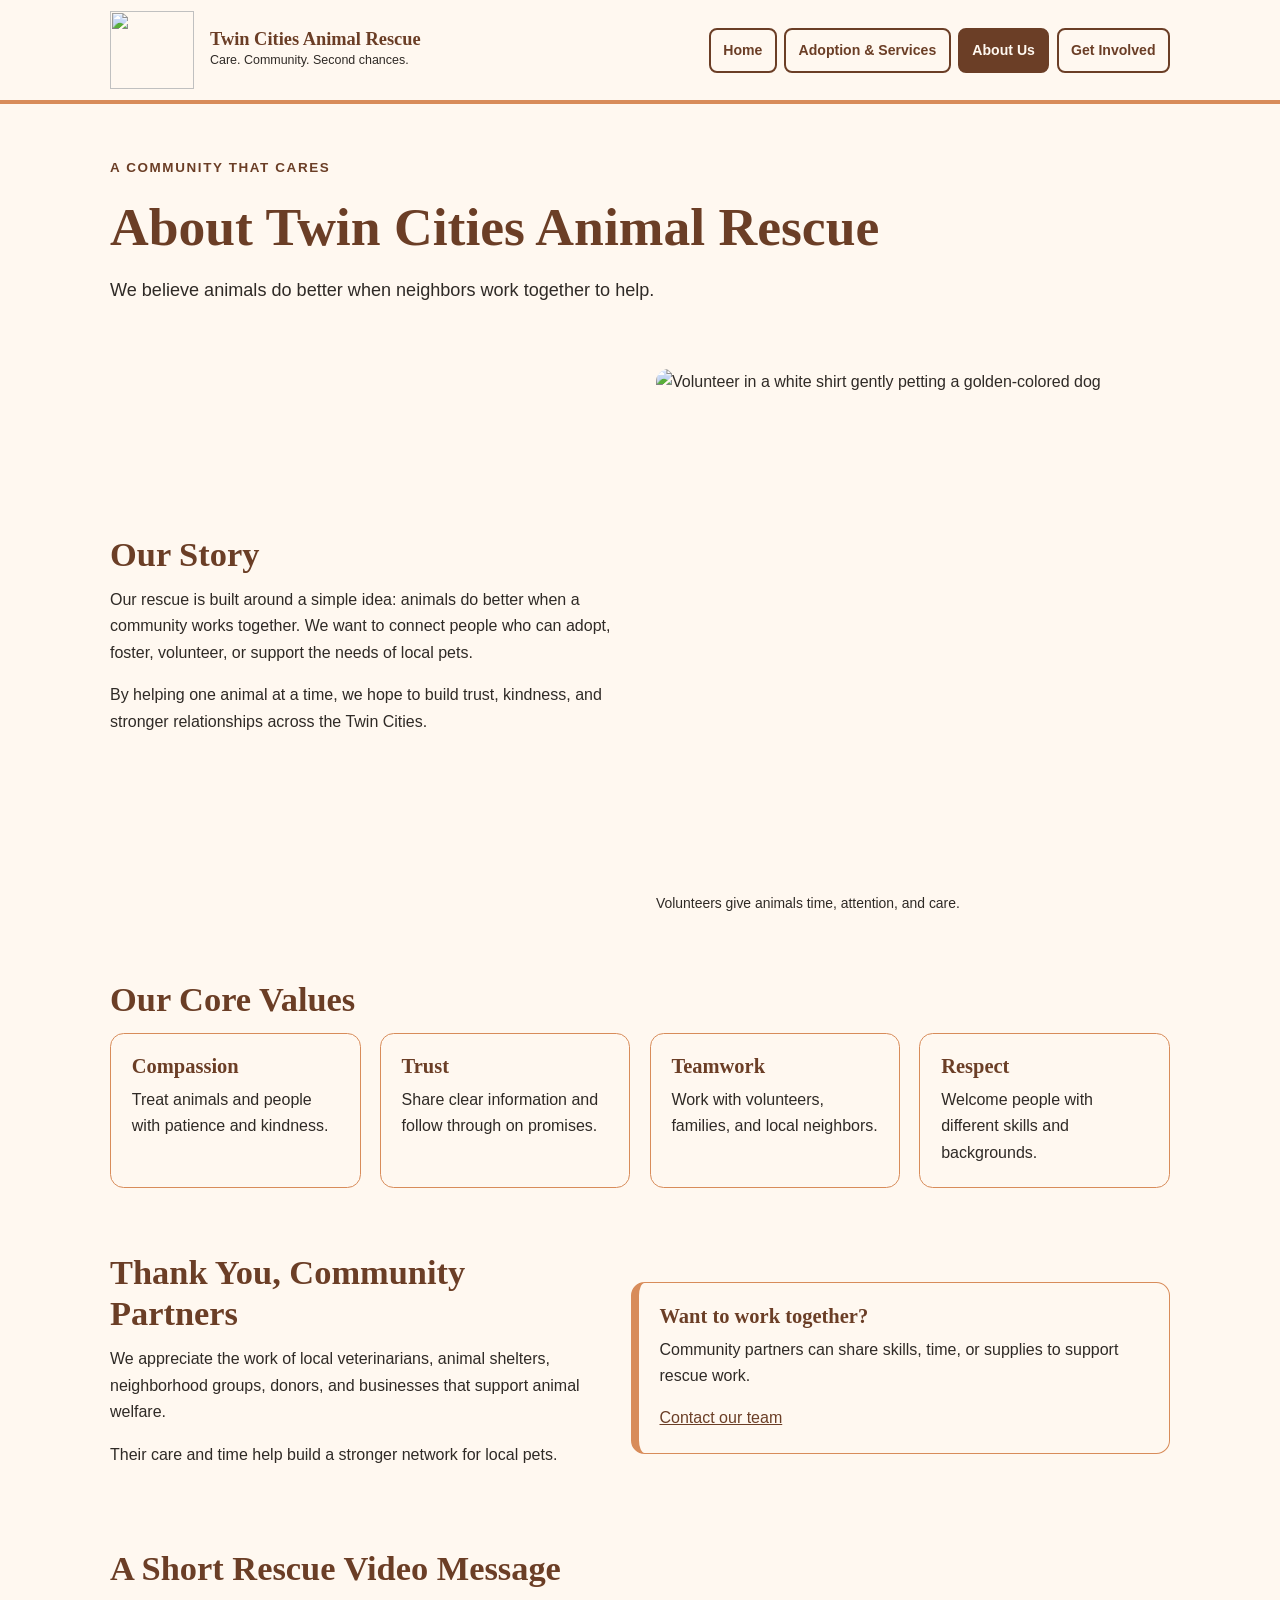
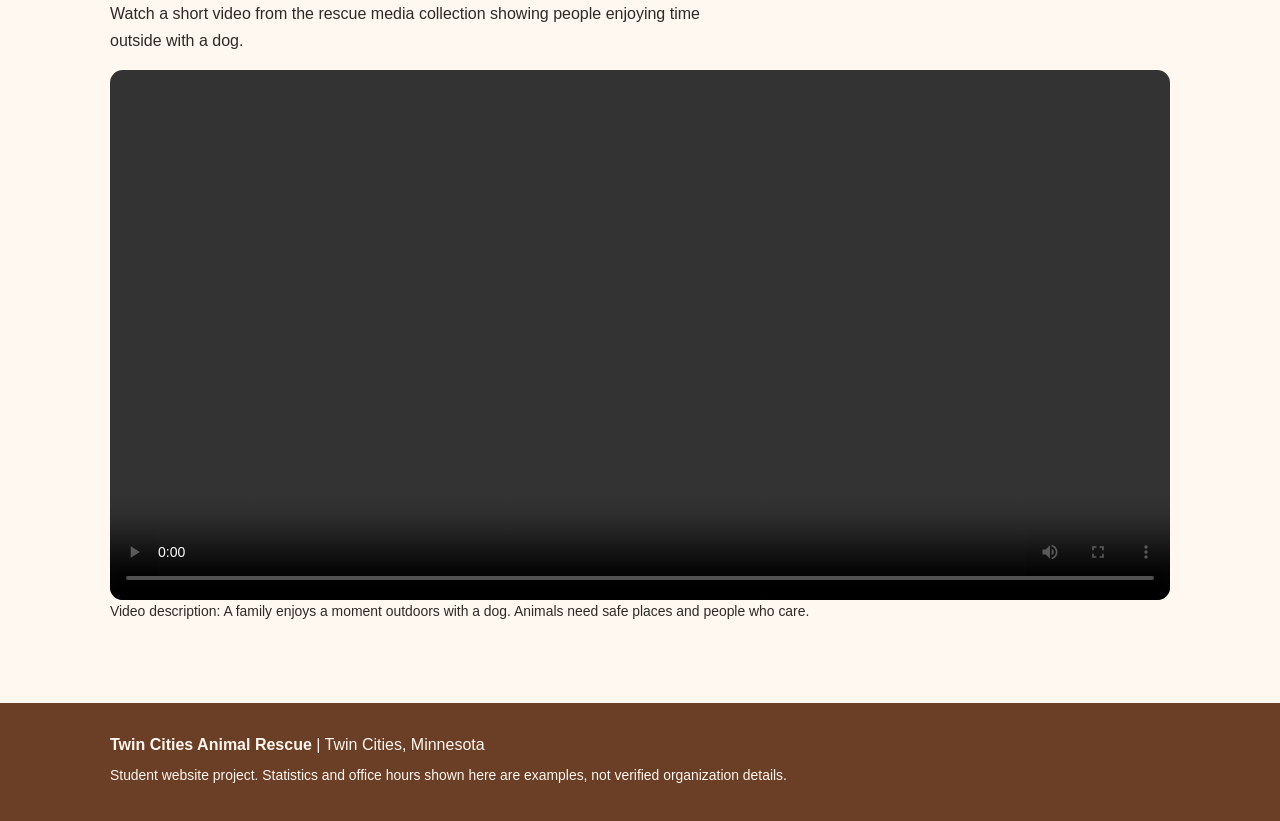
==== about.html @ 8808a6c3 "Add files via upload" ====
<!DOCTYPE html>
<html lang="en">
<head>
  <meta charset="UTF-8">
  <meta name="viewport" content="width=device-width, initial-scale=1.0">
  <meta name="description" content="Learn how to support animal adoption, foster care, and volunteer work with Twin Cities Animal Rescue.">
  <title>About Us | Twin Cities Animal Rescue</title>
  <link rel="stylesheet" href="styles.css">
</head>
<body>
  <a class="skip-link" href="#main-content">Skip to main content</a>
  <header class="site-header">
    <div class="header-inner">
      <a class="brand" href="index.html" aria-label="Twin Cities Animal Rescue home">
        <img src="assets/rescue-logo.png" alt="" width="76" height="70">
        <span><span class="brand-name">Twin Cities Animal Rescue</span>
          <span class="brand-tag">Care. Community. Second chances.</span></span>
      </a>
      <nav class="site-nav" aria-label="Main navigation">
        <ul>
          <li><a href="index.html">Home</a></li>
          <li><a href="services.html">Adoption & Services</a></li>
          <li><a href="about.html" aria-current="page">About Us</a></li>
          <li><a href="contact.html">Get Involved</a></li>
        </ul>
      </nav>
    </div>
  </header>
  <main id="main-content" class="page-wrap">
<p class="eyebrow">A community that cares</p>
    <h1>About Twin Cities Animal Rescue</h1>
    <p class="lead">We believe animals do better when neighbors work together to help.</p>
    <section class="section split" aria-labelledby="story-heading">
      <div>
        <h2 id="story-heading">Our Story</h2>
        <p>Our rescue is built around a simple idea: animals do better when a community works together. We want to connect people who can adopt, foster, volunteer, or support the needs of local pets.</p>
        <p>By helping one animal at a time, we hope to build trust, kindness, and stronger relationships across the Twin Cities.</p>
      </div>
      <figure class="media-card">
        <img src="assets/rescue-volunteer.png" alt="Volunteer in a white shirt gently petting a golden-colored dog" width="800" height="800" loading="lazy">
        <figcaption class="photo-credit">Volunteers give animals time, attention, and care.</figcaption>
      </figure>
    </section>
    <section class="section" aria-labelledby="values-heading">
      <h2 id="values-heading">Our Core Values</h2>
      <div class="value-list">
        <article class="card"><h3>Compassion</h3><p>Treat animals and people with patience and kindness.</p></article>
        <article class="card"><h3>Trust</h3><p>Share clear information and follow through on promises.</p></article>
        <article class="card"><h3>Teamwork</h3><p>Work with volunteers, families, and local neighbors.</p></article>
        <article class="card"><h3>Respect</h3><p>Welcome people with different skills and backgrounds.</p></article>
      </div>
    </section>
    <section class="section split" aria-labelledby="partners-heading">
      <div>
        <h2 id="partners-heading">Thank You, Community Partners</h2>
        <p>We appreciate the work of local veterinarians, animal shelters, neighborhood groups, donors, and businesses that support animal welfare.</p>
        <p>Their care and time help build a stronger network for local pets.</p>
      </div>
      <div class="callout">
        <h3>Want to work together?</h3>
        <p>Community partners can share skills, time, or supplies to support rescue work.</p>
        <a href="contact.html">Contact our team</a>
      </div>
    </section>
    <section class="section" aria-labelledby="video-heading">
      <h2 id="video-heading">A Short Rescue Video Message</h2>
      <p class="section-intro">Watch a short video from the rescue media collection showing people enjoying time outside with a dog.</p>
      <div class="video-frame">
        <video controls preload="metadata" width="800">
          <source src="assets/rescue-message.mp4" type="video/mp4">
          Your browser cannot play this video. <a href="assets/rescue-message.mp4">Open the rescue video file.</a>
        </video>
      </div>
      <p class="note">Video description: A family enjoys a moment outdoors with a dog. Animals need safe places and people who care.</p>
    </section>
  </main>
  <footer class="site-footer">
    <div class="site-footer-inner">
      <p><strong>Twin Cities Animal Rescue</strong> | Twin Cities, Minnesota</p>
      <p class="note">Student website project. Statistics and office hours shown here are examples, not verified organization details.</p>
    </div>
  </footer>
</body>
</html>
---- styles.css ----
/* Twin Cities Animal Rescue | Touchstone 3
   Four main colors: cream, brown, peach, and charcoal.
   Font families: Georgia for headings, Arial for body text.
   Mobile-first layout; Flexbox and a wider-screen media query.
*/
:root {
  --cream: #FFF8F0;
  --brown: #6B3E26;
  --peach: #D88C5A;
  --charcoal: #2F2A26;
}
* { box-sizing: border-box; }
html { scroll-behavior: smooth; }
body {
  margin: 0;
  background: var(--cream);
  color: var(--charcoal);
  font: 1rem/1.65 Arial, sans-serif;
}
img, video { max-width: 100%; height: auto; display: block; }
a { color: var(--brown); }
a:hover { text-decoration-thickness: 2px; }
a:focus-visible, button:focus-visible, input:focus-visible,
select:focus-visible, textarea:focus-visible {
  outline: 3px solid var(--brown);
  outline-offset: 3px;
}
h1, h2, h3 { font-family: Georgia, serif; line-height: 1.2; color: var(--brown); }
h1 { font-size: clamp(2.1rem, 7vw, 3.35rem); margin: 0 0 1rem; }
h2 { font-size: clamp(1.55rem, 4vw, 2.15rem); margin: 0 0 .75rem; }
h3 { font-size: 1.28rem; margin: 0 0 .5rem; }
p { margin: 0 0 1rem; }
ul, ol { padding-left: 1.4rem; }
li + li { margin-top: .38rem; }
.skip-link {
  position: absolute;
  top: -6rem;
  left: 1rem;
  background: var(--peach);
  color: var(--charcoal);
  padding: .5rem 1rem;
  z-index: 10;
}
.skip-link:focus { top: .75rem; }
.site-header { background: var(--cream); border-bottom: 4px solid var(--peach); }
.header-inner, .site-footer-inner, .page-wrap { max-width: 1100px; margin: 0 auto; }
.header-inner { padding: 1rem 1.25rem; display: flex; flex-direction: column; gap: .9rem; }
.brand { display: flex; align-items: center; gap: 1rem; text-decoration: none; }
.brand img { width: 76px; height: 70px; object-fit: contain; }
.brand-name { font: bold 1.15rem/1.15 Georgia, serif; color: var(--brown); display: block; }
.brand-tag { font-size: .78rem; color: var(--charcoal); display: block; }
.site-nav ul { list-style: none; padding: 0; margin: 0; display: flex; flex-wrap: wrap; gap: .45rem; }
.site-nav li { margin: 0; flex: 1 1 calc(50% - .45rem); }
.site-nav a {
  display: block;
  padding: .55rem .7rem;
  text-align: center;
  text-decoration: none;
  border: 2px solid var(--brown);
  border-radius: .5rem;
  color: var(--brown);
  font-size: .9rem;
  font-weight: bold;
}
.site-nav a[aria-current="page"] { background: var(--brown); color: var(--cream); }
.site-nav a:hover { background: var(--peach); color: var(--charcoal); }
.page-wrap { padding: 2rem 1.25rem 4rem; }
.section { margin-top: 3rem; }
.section-intro { max-width: 68ch; }
.eyebrow { color: var(--brown); font-size: .84rem; font-weight: bold; letter-spacing: .12em; text-transform: uppercase; }
.lead { font-size: 1.13rem; max-width: 62ch; }
.hero {
  display: flex;
  flex-direction: column;
  align-items: stretch;
  gap: 1.5rem;
}
.hero-copy { padding: 1rem 0 0; }
.hero-media { margin: 0; }
.hero-media picture img { width: 100%; border-radius: .9rem; aspect-ratio: 4 / 3; object-fit: cover; }
.photo-credit { font-size: .87rem; margin-top: .55rem; }
.button {
  display: inline-block;
  padding: .8rem 1.3rem;
  border-radius: .55rem;
  background: var(--brown);
  color: var(--cream);
  font-weight: bold;
  text-decoration: none;
  border: 2px solid var(--brown);
}
.button:hover { background: var(--peach); color: var(--charcoal); }
.card, .callout, .form-card, .spotlight-card {
  border: 1px solid var(--peach);
  border-radius: .85rem;
  padding: 1.3rem;
  background: var(--cream);
}
.callout { border-left: .5rem solid var(--peach); }
.cards, .split, .impact-list, .value-list, .contact-layout, .form-grid {
  display: flex;
  flex-direction: column;
  gap: 1rem;
}
.cards > *, .split > *, .impact-list > *, .value-list > *, .contact-layout > * { min-width: 0; }
.card p:last-child, .callout p:last-child, .form-card p:last-child { margin-bottom: 0; }
.impact-item { flex: 1; padding: 1rem 1.15rem; border-top: 4px solid var(--peach); }
.impact-number { font: bold 2.1rem/1.1 Georgia, serif; color: var(--brown); margin: 0 0 .25rem; }
.impact-caption { margin: 0; }
.note { font-size: .87rem; }
.media-card { margin: 0; }
.media-card img { width: 100%; object-fit: cover; border-radius: .8rem; }
.spotlight-card img { width: 100%; max-height: 380px; object-fit: cover; border-radius: .55rem; }
.spotlight-card figcaption { margin-top: .7rem; font-size: .95rem; }
.bullet-clean { list-style: none; padding-left: 0; }
.bullet-clean li { padding: .55rem 0; border-bottom: 1px solid var(--peach); }
.list-spaced li { margin-bottom: .6rem; }
.video-frame video { width: 100%; border-radius: .8rem; }
.form-card { padding: 1.35rem; }
form { margin-top: 1.25rem; }
fieldset { margin: 0 0 1.3rem; padding: 1rem; border: 1px solid var(--brown); border-radius: .65rem; }
legend { font-family: Georgia, serif; color: var(--brown); font-weight: bold; padding: 0 .35rem; }
.form-field { flex: 1; min-width: 0; margin-bottom: 1rem; }
label, .field-label { display: block; font-weight: bold; margin-bottom: .3rem; }
input[type="text"], input[type="email"], select, textarea {
  width: 100%;
  padding: .72rem;
  border: 1px solid var(--brown);
  border-radius: .35rem;
  background: var(--cream);
  color: var(--charcoal);
  font: inherit;
}
textarea { resize: vertical; }
.radio-stack { display: flex; flex-wrap: wrap; gap: .55rem 1.2rem; margin: .4rem 0 1.2rem; }
.radio-stack label { display: inline-flex; gap: .45rem; align-items: center; font-weight: normal; }
input[type="radio"] { accent-color: var(--brown); }
button[type="submit"] {
  background: var(--brown);
  color: var(--cream);
  font: bold 1rem Arial, sans-serif;
  padding: .8rem 1.35rem;
  border: 2px solid var(--brown);
  border-radius: .55rem;
  cursor: pointer;
}
button[type="submit"]:hover { background: var(--peach); color: var(--charcoal); }
.site-footer { background: var(--brown); color: var(--cream); }
.site-footer-inner { padding: 1.8rem 1.25rem; }
.site-footer p { margin: 0 0 .35rem; }
.site-footer a { color: var(--cream); }
@media (min-width: 760px) {
  .header-inner { flex-direction: row; justify-content: space-between; align-items: center; gap: 1.5rem; }
  .site-nav ul { flex-wrap: nowrap; }
  .site-nav li { flex: 0 0 auto; }
  .site-nav a { font-size: .88rem; padding: .55rem .78rem; }
  .page-wrap { padding-top: 3.3rem; }
  .hero { flex-direction: row; align-items: center; gap: 2.5rem; }
  .hero-copy, .hero-media { flex: 1 1 0; }
  .hero-copy { padding: 0; }
  .cards, .impact-list, .value-list { flex-direction: row; gap: 1.2rem; }
  .cards > *, .value-list > * { flex: 1 1 0; }
  .split { flex-direction: row; align-items: center; gap: 2rem; }
  .split > * { flex: 1 1 0; }
  .contact-layout { flex-direction: row; align-items: flex-start; gap: 2rem; }
  .contact-layout > :first-child { flex: 0 1 32%; }
  .contact-layout > :last-child { flex: 1 1 68%; }
  .form-grid { flex-direction: row; }
  .section { margin-top: 4rem; }
}
@media (min-width: 980px) {
  .header-inner { padding-top: .7rem; padding-bottom: .7rem; }
  .brand img { width: 84px; height: 78px; }
  .hero-media picture img { aspect-ratio: 5 / 4; }
  .form-card { padding: 2rem; }
}
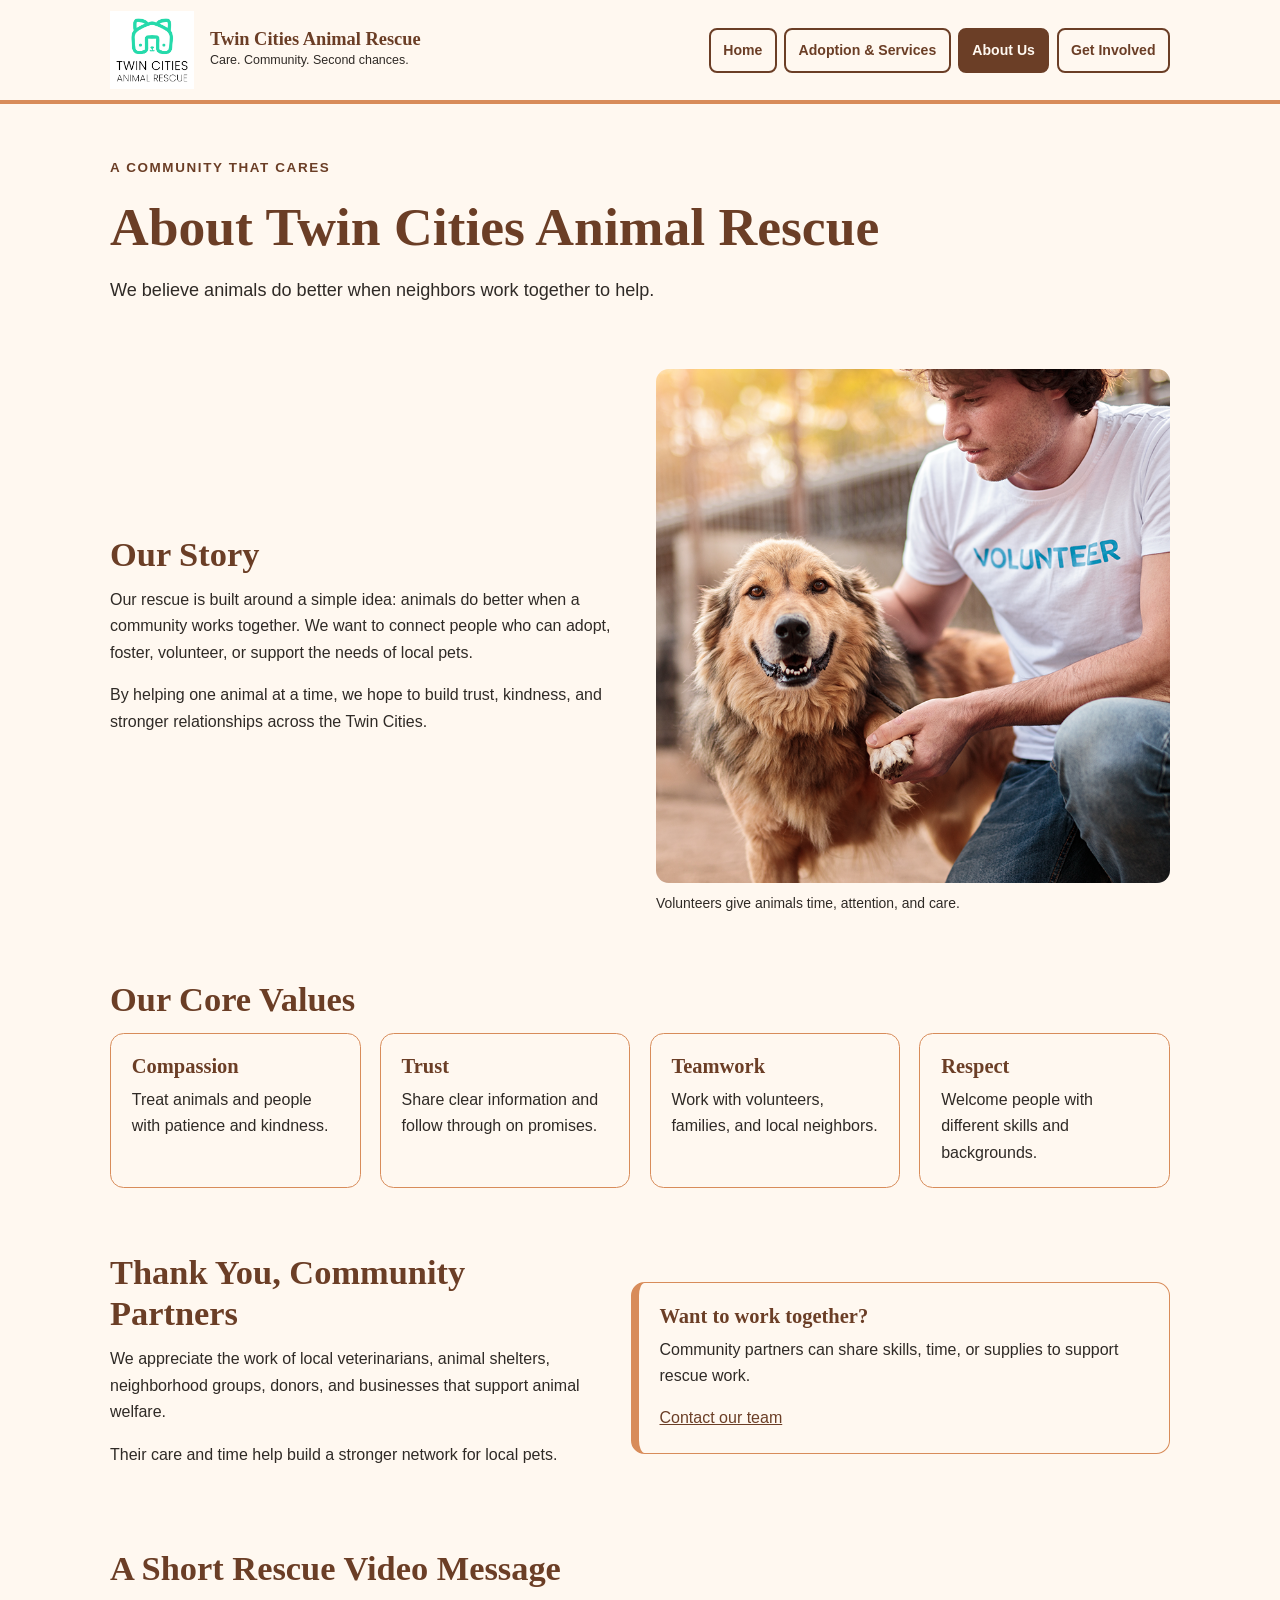
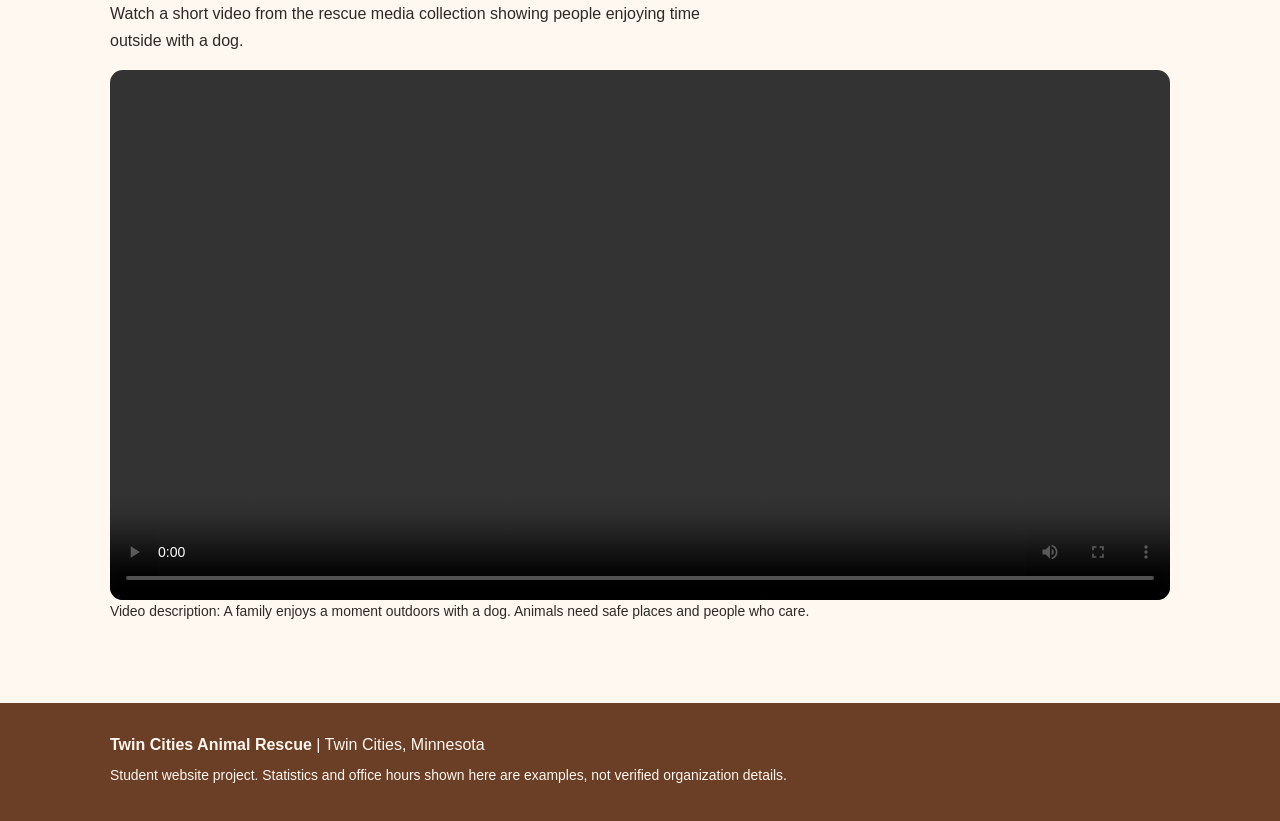
==== commit 5cbdd2c8: "Add files via upload" ====
--- a/about.html
+++ b/about.html
@@ -6,6 +6,7 @@
   <meta name="description" content="Learn how to support animal adoption, foster care, and volunteer work with Twin Cities Animal Rescue.">
   <title>About Us | Twin Cities Animal Rescue</title>
   <link rel="stylesheet" href="styles.css">
+  <script src="script.js" defer></script>
 </head>
 <body>
   <a class="skip-link" href="#main-content">Skip to main content</a>
--- a/styles.css
+++ b/styles.css
@@ -174,3 +174,34 @@
   .hero-media picture img { aspect-ratio: 5 / 4; }
   .form-card { padding: 2rem; }
 }
+
+/* Touchstone 4: Interactive volunteer role matching and field validation.
+   The color palette and font choices remain the same as Touchstone 3. */
+.match-section { border-top: 4px solid var(--peach); padding-top: 2rem; }
+.match-controls { display: flex; flex-direction: column; gap: .8rem; align-items: stretch; }
+.match-controls .form-field { margin: 0; }
+.action-button { cursor: pointer; font: bold 1rem Arial, sans-serif; }
+.match-feedback { margin: 1rem 0; font-weight: bold; }
+.match-results { display: flex; flex-direction: column; gap: 1rem; margin-bottom: 1.5rem; }
+.match-card { border: 2px solid var(--peach); border-radius: .8rem; padding: 1.15rem; background: var(--cream); flex: 1; }
+.match-card h3 { margin-bottom: .45rem; }
+.match-card p { margin: 0 0 .8rem; }
+.match-card .role-times { font-weight: bold; }
+.match-card button { background: var(--brown); color: var(--cream); padding: .65rem 1rem; border: 2px solid var(--brown); border-radius: .5rem; cursor: pointer; font: bold .94rem Arial, sans-serif; }
+.match-card button:hover { background: var(--peach); color: var(--charcoal); }
+.match-card.is-saved { border: 3px solid var(--brown); }
+.saved-role-box, .saved-form-choice { border-left: .5rem solid var(--peach); background: var(--cream); padding: .95rem 1.15rem; margin: 1rem 0; }
+.saved-role-box h3 { margin-bottom: .35rem; }
+.saved-role-box p, .saved-form-choice p { margin-bottom: .3rem; }
+.field-error { display: block; min-height: 0; margin-top: .3rem; font-size: .88rem; font-weight: bold; color: #7A271A; }
+.field-error:not(:empty) { padding: .2rem .4rem; border-left: 3px solid #7A271A; }
+input[aria-invalid="true"], select[aria-invalid="true"], textarea[aria-invalid="true"] { border: 3px solid #7A271A; }
+#form-status:not(:empty) { margin-top: 1rem; padding: .85rem; border: 2px solid var(--brown); border-radius: .5rem; font-weight: bold; }
+#form-status.is-error { border-color: #7A271A; }
+[hidden] { display: none !important; }
+@media (min-width: 760px) {
+  .match-controls { flex-direction: row; align-items: flex-end; }
+  .match-controls .form-field { flex: 1; }
+  .match-results { flex-direction: row; flex-wrap: wrap; }
+  .match-results > * { flex: 1 1 220px; }
+}
